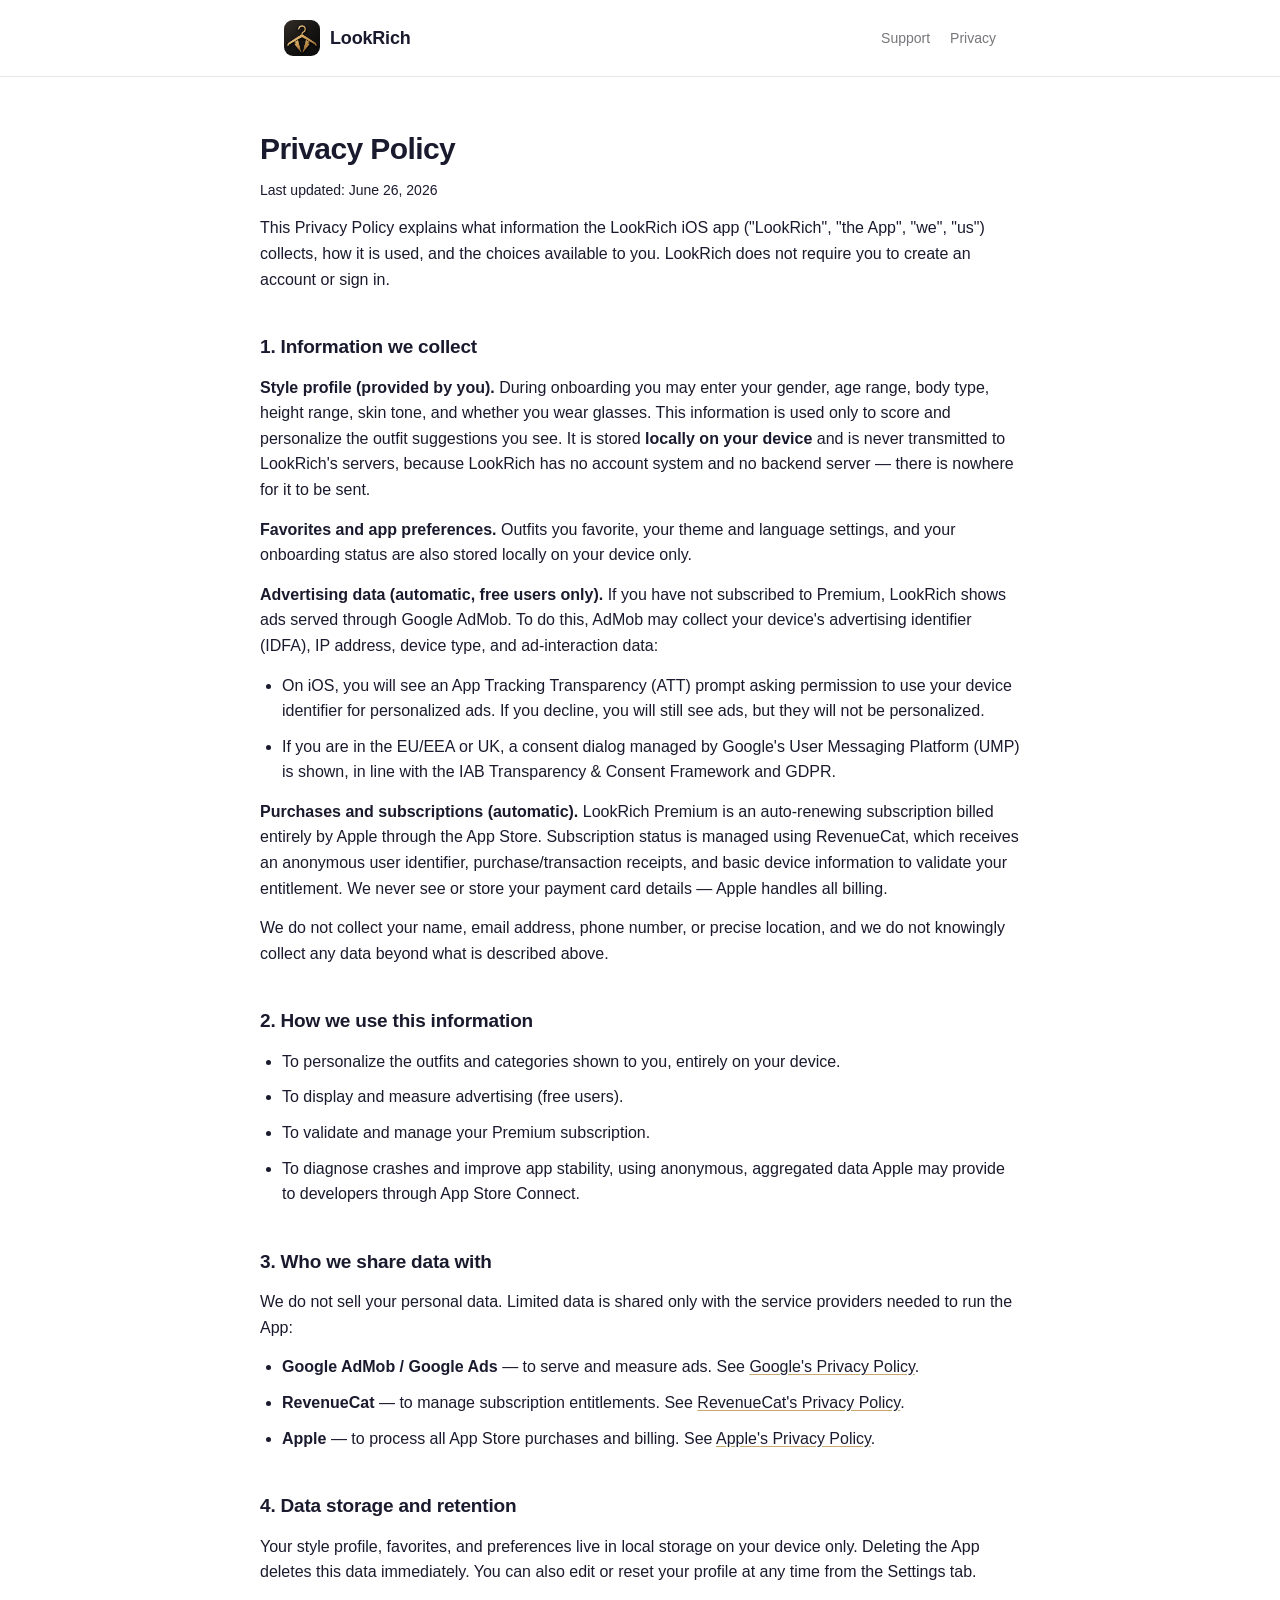
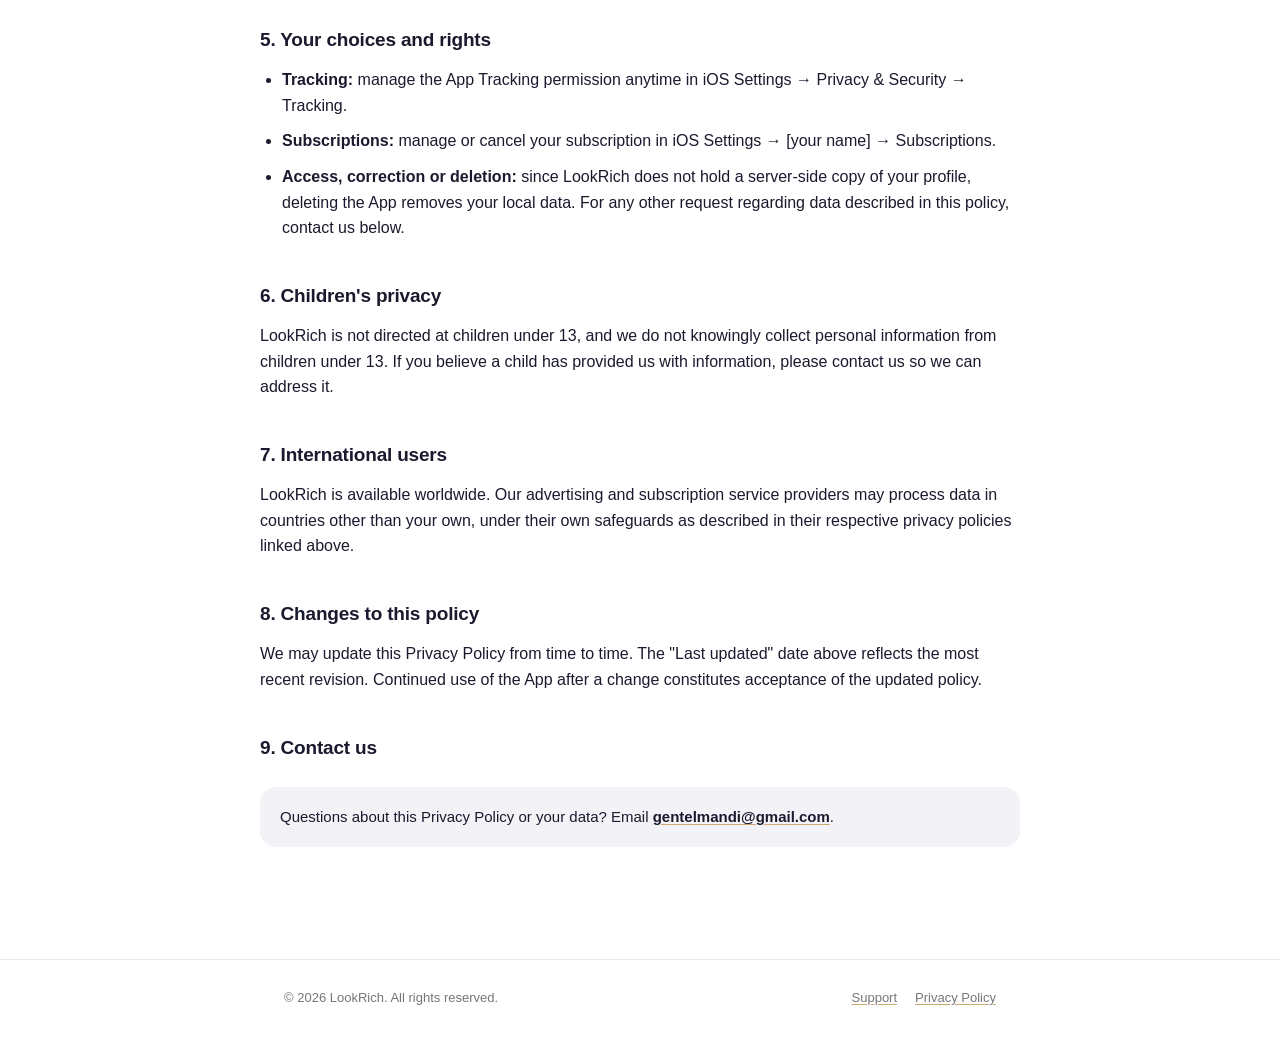
==== privacy.html @ 526f61cb "Add files via upload" ====
<!DOCTYPE html>
<html lang="en">
<head>
<meta charset="UTF-8">
<meta name="viewport" content="width=device-width, initial-scale=1.0">
<title>Privacy Policy — LookRich</title>
<meta name="description" content="LookRich Privacy Policy: what data the app collects, how it's used, and your choices.">
<link rel="icon" href="icon.png">
<link rel="stylesheet" href="styles.css">
</head>
<body>

<header class="site-header">
  <div class="wrap">
    <a href="index.html" class="brand">
      <img src="icon.png" alt="LookRich icon">
      LookRich
    </a>
    <nav>
      <a href="support.html">Support</a>
      <a href="privacy.html">Privacy</a>
    </nav>
  </div>
</header>

<main class="content wrap">
  <h1>Privacy Policy</h1>
  <p class="updated">Last updated: June 26, 2026</p>

  <p>This Privacy Policy explains what information the LookRich iOS app ("LookRich", "the App", "we", "us") collects, how it is used, and the choices available to you. LookRich does not require you to create an account or sign in.</p>

  <h2>1. Information we collect</h2>

  <p><strong>Style profile (provided by you).</strong> During onboarding you may enter your gender, age range, body type, height range, skin tone, and whether you wear glasses. This information is used only to score and personalize the outfit suggestions you see. It is stored <strong>locally on your device</strong> and is never transmitted to LookRich's servers, because LookRich has no account system and no backend server — there is nowhere for it to be sent.</p>

  <p><strong>Favorites and app preferences.</strong> Outfits you favorite, your theme and language settings, and your onboarding status are also stored locally on your device only.</p>

  <p><strong>Advertising data (automatic, free users only).</strong> If you have not subscribed to Premium, LookRich shows ads served through Google AdMob. To do this, AdMob may collect your device's advertising identifier (IDFA), IP address, device type, and ad-interaction data:</p>
  <ul>
    <li>On iOS, you will see an App Tracking Transparency (ATT) prompt asking permission to use your device identifier for personalized ads. If you decline, you will still see ads, but they will not be personalized.</li>
    <li>If you are in the EU/EEA or UK, a consent dialog managed by Google's User Messaging Platform (UMP) is shown, in line with the IAB Transparency & Consent Framework and GDPR.</li>
  </ul>

  <p><strong>Purchases and subscriptions (automatic).</strong> LookRich Premium is an auto-renewing subscription billed entirely by Apple through the App Store. Subscription status is managed using RevenueCat, which receives an anonymous user identifier, purchase/transaction receipts, and basic device information to validate your entitlement. We never see or store your payment card details — Apple handles all billing.</p>

  <p>We do not collect your name, email address, phone number, or precise location, and we do not knowingly collect any data beyond what is described above.</p>

  <h2>2. How we use this information</h2>
  <ul>
    <li>To personalize the outfits and categories shown to you, entirely on your device.</li>
    <li>To display and measure advertising (free users).</li>
    <li>To validate and manage your Premium subscription.</li>
    <li>To diagnose crashes and improve app stability, using anonymous, aggregated data Apple may provide to developers through App Store Connect.</li>
  </ul>

  <h2>3. Who we share data with</h2>
  <p>We do not sell your personal data. Limited data is shared only with the service providers needed to run the App:</p>
  <ul>
    <li><strong>Google AdMob / Google Ads</strong> — to serve and measure ads. See <a href="https://policies.google.com/privacy" target="_blank" rel="noopener">Google's Privacy Policy</a>.</li>
    <li><strong>RevenueCat</strong> — to manage subscription entitlements. See <a href="https://www.revenuecat.com/privacy" target="_blank" rel="noopener">RevenueCat's Privacy Policy</a>.</li>
    <li><strong>Apple</strong> — to process all App Store purchases and billing. See <a href="https://www.apple.com/legal/privacy/" target="_blank" rel="noopener">Apple's Privacy Policy</a>.</li>
  </ul>

  <h2>4. Data storage and retention</h2>
  <p>Your style profile, favorites, and preferences live in local storage on your device only. Deleting the App deletes this data immediately. You can also edit or reset your profile at any time from the Settings tab.</p>

  <h2>5. Your choices and rights</h2>
  <ul>
    <li><strong>Tracking:</strong> manage the App Tracking permission anytime in iOS Settings → Privacy &amp; Security → Tracking.</li>
    <li><strong>Subscriptions:</strong> manage or cancel your subscription in iOS Settings → [your name] → Subscriptions.</li>
    <li><strong>Access, correction or deletion:</strong> since LookRich does not hold a server-side copy of your profile, deleting the App removes your local data. For any other request regarding data described in this policy, contact us below.</li>
  </ul>

  <h2>6. Children's privacy</h2>
  <p>LookRich is not directed at children under 13, and we do not knowingly collect personal information from children under 13. If you believe a child has provided us with information, please contact us so we can address it.</p>

  <h2>7. International users</h2>
  <p>LookRich is available worldwide. Our advertising and subscription service providers may process data in countries other than your own, under their own safeguards as described in their respective privacy policies linked above.</p>

  <h2>8. Changes to this policy</h2>
  <p>We may update this Privacy Policy from time to time. The "Last updated" date above reflects the most recent revision. Continued use of the App after a change constitutes acceptance of the updated policy.</p>

  <h2>9. Contact us</h2>
  <div class="callout">
    Questions about this Privacy Policy or your data? Email <a href="mailto:gentelmandi@gmail.com">gentelmandi@gmail.com</a>.
  </div>
</main>

<footer class="site-footer">
  <div class="wrap">
    <span>© 2026 LookRich. All rights reserved.</span>
    <nav>
      <a href="support.html">Support</a>
      <a href="privacy.html">Privacy Policy</a>
    </nav>
  </div>
</footer>

</body>
</html>
---- styles.css ----
/* LookRich — shared site styles */

:root {
  --navy: #1A1A2E;
  --navy-soft: #2A2A45;
  --gold: #C9A96E;
  --gold-soft: #E4D5B8;
  --bg: #FFFFFF;
  --bg-secondary: #F2F2F7;
  --text: #1A1A2E;
  --text-secondary: #3C3C43B3;
  --separator: #3C3C431F;
  --radius-card: 16px;
  --radius-button: 14px;
  --radius-chip: 10px;
  --max-width: 760px;
}

* {
  box-sizing: border-box;
}

html {
  -webkit-text-size-adjust: 100%;
}

body {
  margin: 0;
  font-family: -apple-system, BlinkMacSystemFont, "Segoe UI", Roboto, Helvetica, Arial, sans-serif;
  color: var(--text);
  background: var(--bg);
  line-height: 1.6;
  font-size: 16px;
}

a {
  color: var(--navy);
  text-decoration: underline;
  text-decoration-color: var(--gold);
  text-underline-offset: 2px;
}

a:hover {
  color: var(--gold);
}

.wrap {
  max-width: var(--max-width);
  margin: 0 auto;
  padding: 0 24px;
}

/* Header */
.site-header {
  border-bottom: 1px solid var(--separator);
  padding: 20px 0;
}

.site-header .wrap {
  display: flex;
  align-items: center;
  gap: 12px;
}

.site-header img {
  width: 36px;
  height: 36px;
  border-radius: 9px;
  display: block;
}

.site-header .brand {
  font-weight: 700;
  font-size: 18px;
  letter-spacing: -0.01em;
  text-decoration: none;
  color: var(--text);
  display: flex;
  align-items: center;
  gap: 10px;
}

.site-header nav {
  margin-left: auto;
  display: flex;
  gap: 20px;
  font-size: 14px;
}

.site-header nav a {
  color: var(--text-secondary);
  text-decoration: none;
}

.site-header nav a:hover {
  color: var(--navy);
}

/* Footer */
.site-footer {
  border-top: 1px solid var(--separator);
  margin-top: 64px;
  padding: 28px 0 48px;
  color: var(--text-secondary);
  font-size: 13px;
}

.site-footer .wrap {
  display: flex;
  flex-wrap: wrap;
  gap: 16px;
  justify-content: space-between;
  align-items: center;
}

.site-footer nav {
  display: flex;
  gap: 18px;
}

.site-footer a {
  color: var(--text-secondary);
}

/* Generic content (privacy / support) */
main.content {
  padding: 48px 0 24px;
}

main.content h1 {
  font-size: 30px;
  letter-spacing: -0.02em;
  margin: 0 0 6px;
}

.updated {
  color: var(--text-secondary);
  font-size: 14px;
  margin: 0 0 40px;
}

main.content h2 {
  font-size: 19px;
  margin: 40px 0 12px;
  letter-spacing: -0.01em;
}

main.content p {
  margin: 0 0 14px;
  color: var(--text);
}

main.content ul {
  margin: 0 0 14px;
  padding-left: 22px;
}

main.content li {
  margin-bottom: 10px;
}

main.content strong {
  font-weight: 600;
}

.callout {
  background: var(--bg-secondary);
  border-radius: var(--radius-card);
  padding: 18px 20px;
  margin: 24px 0;
  font-size: 15px;
}

.callout a {
  font-weight: 600;
}

/* FAQ */
.faq-item {
  border-bottom: 1px solid var(--separator);
  padding: 20px 0;
}

.faq-item:first-of-type {
  border-top: 1px solid var(--separator);
}

.faq-item h3 {
  font-size: 16px;
  margin: 0 0 8px;
}

.faq-item p {
  margin: 0;
  color: var(--text-secondary);
}

/* Marketing / hero */
.hero {
  padding: 72px 0 56px;
  text-align: center;
}

.hero img.app-icon {
  width: 96px;
  height: 96px;
  border-radius: 22px;
  box-shadow: 0 12px 28px rgba(26, 26, 46, 0.18);
  margin-bottom: 24px;
}

.hero h1 {
  font-size: 38px;
  letter-spacing: -0.025em;
  margin: 0 0 14px;
}

.hero p.tagline {
  font-size: 18px;
  color: var(--text-secondary);
  max-width: 480px;
  margin: 0 auto 32px;
}

.badge-row {
  display: flex;
  justify-content: center;
  gap: 14px;
  flex-wrap: wrap;
}

.store-badge {
  display: inline-flex;
  align-items: center;
  gap: 10px;
  background: var(--navy);
  color: #fff;
  padding: 12px 22px;
  border-radius: var(--radius-button);
  text-decoration: none;
  font-size: 15px;
  font-weight: 600;
  opacity: 0.55;
  cursor: default;
}

.store-badge svg {
  width: 18px;
  height: 18px;
  flex-shrink: 0;
}

.section-title {
  text-align: center;
  font-size: 24px;
  letter-spacing: -0.02em;
  margin: 8px 0 36px;
}

.feature-grid {
  display: grid;
  grid-template-columns: repeat(2, 1fr);
  gap: 16px;
  margin-bottom: 64px;
}

@media (max-width: 560px) {
  .feature-grid {
    grid-template-columns: 1fr;
  }
  .hero h1 {
    font-size: 30px;
  }
}

.feature-card {
  background: var(--bg-secondary);
  border-radius: var(--radius-card);
  padding: 22px 20px;
}

.feature-card .chip {
  display: inline-flex;
  align-items: center;
  justify-content: center;
  width: 36px;
  height: 36px;
  border-radius: var(--radius-chip);
  background: var(--gold-soft);
  color: var(--navy);
  font-size: 17px;
  margin-bottom: 14px;
}

.feature-card h3 {
  font-size: 16px;
  margin: 0 0 6px;
}

.feature-card p {
  font-size: 14px;
  color: var(--text-secondary);
  margin: 0;
}

.cta-band {
  background: var(--navy);
  color: #fff;
  border-radius: 24px;
  padding: 40px 32px;
  text-align: center;
  margin-bottom: 56px;
}

.cta-band h2 {
  margin: 0 0 10px;
  font-size: 22px;
}

.cta-band p {
  color: #d8d6e6;
  margin: 0 0 24px;
  font-size: 15px;
}
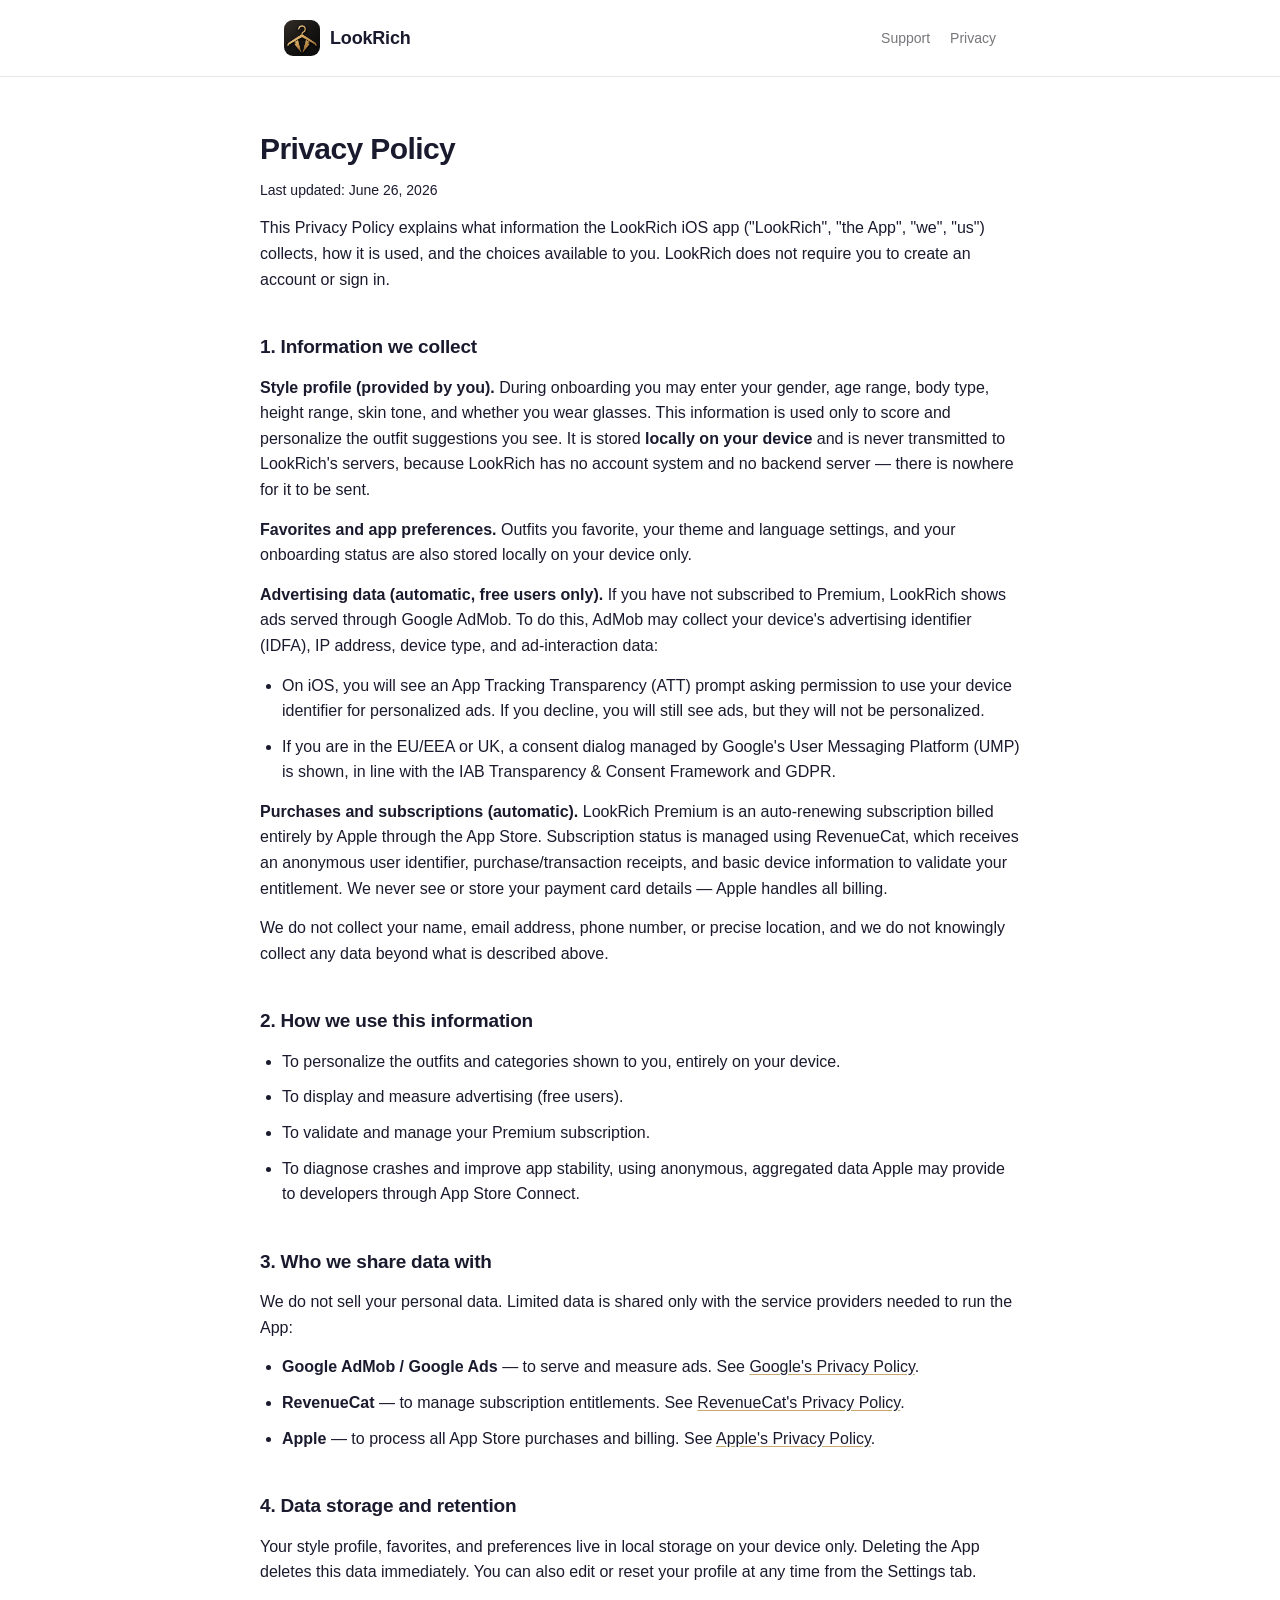
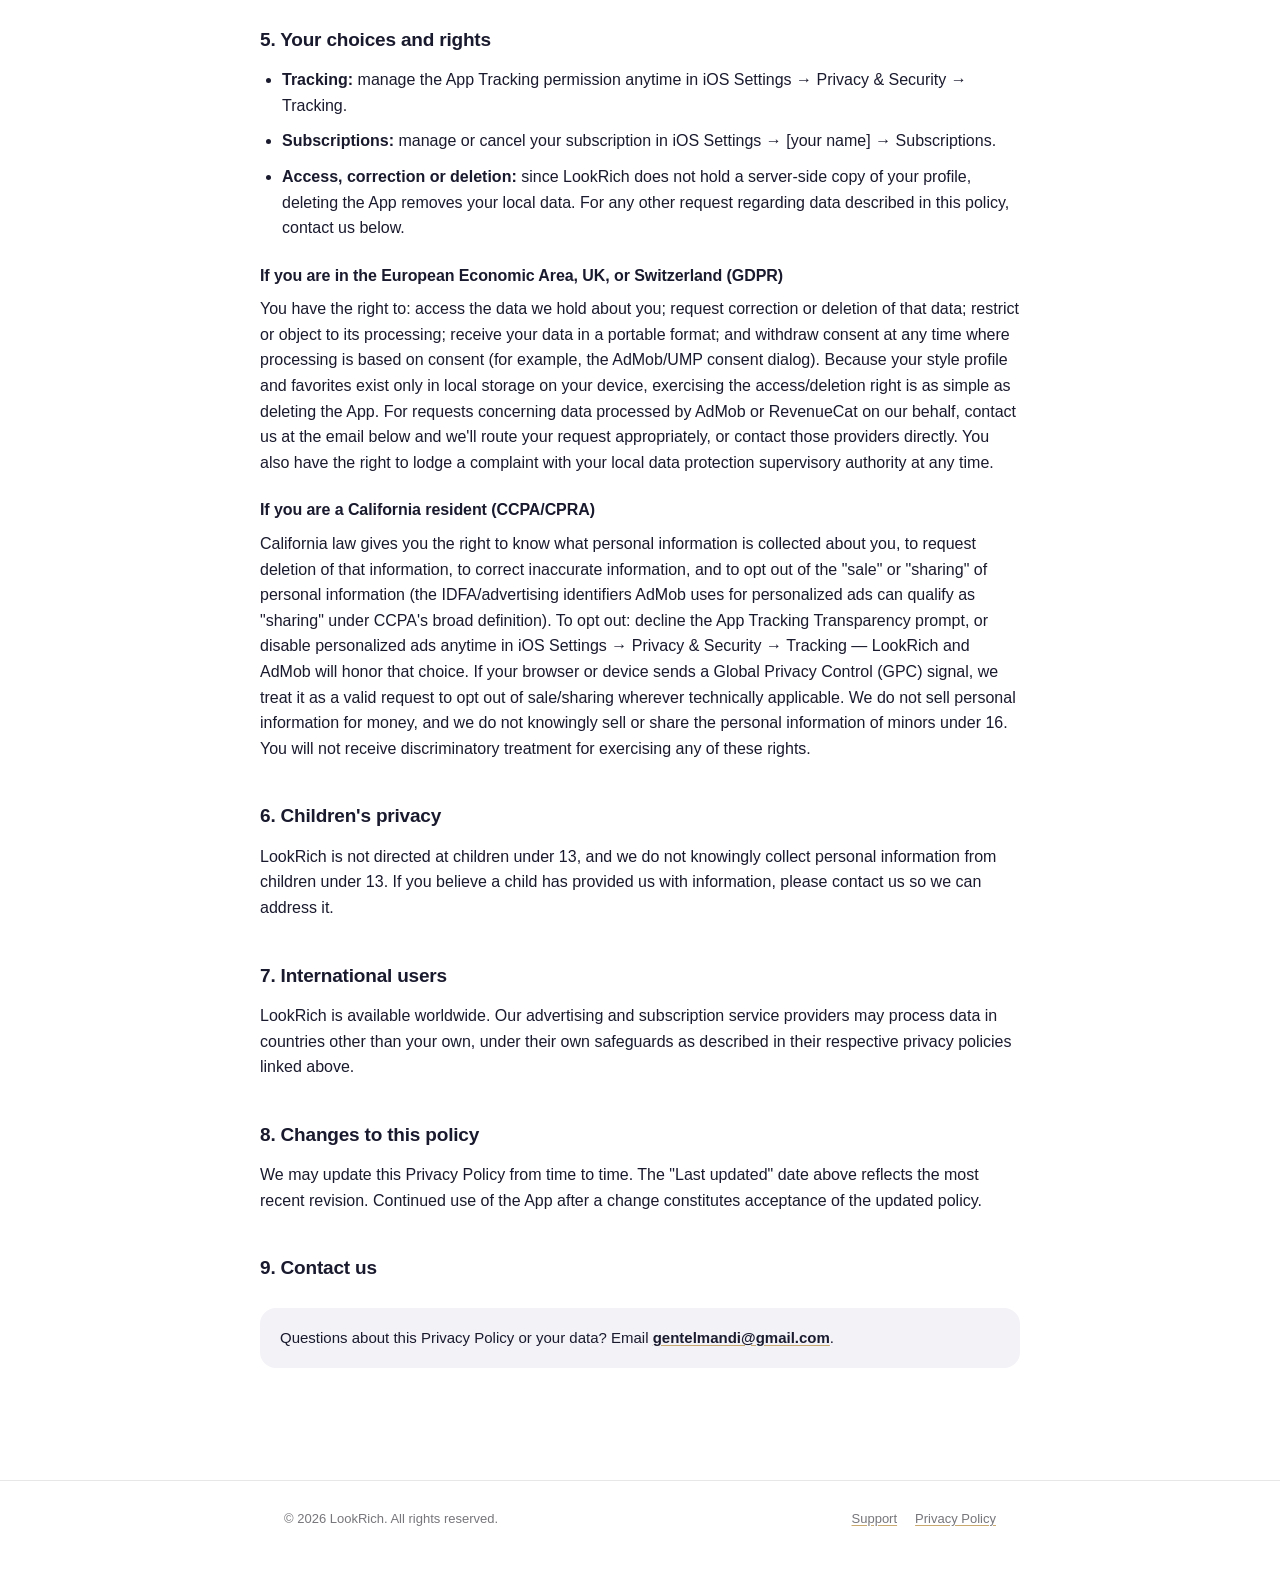
==== commit d20fa971: "Add files via upload" ====
--- a/privacy.html
+++ b/privacy.html
@@ -71,6 +71,12 @@
     <li><strong>Access, correction or deletion:</strong> since LookRich does not hold a server-side copy of your profile, deleting the App removes your local data. For any other request regarding data described in this policy, contact us below.</li>
   </ul>
 
+  <h3>If you are in the European Economic Area, UK, or Switzerland (GDPR)</h3>
+  <p>You have the right to: access the data we hold about you; request correction or deletion of that data; restrict or object to its processing; receive your data in a portable format; and withdraw consent at any time where processing is based on consent (for example, the AdMob/UMP consent dialog). Because your style profile and favorites exist only in local storage on your device, exercising the access/deletion right is as simple as deleting the App. For requests concerning data processed by AdMob or RevenueCat on our behalf, contact us at the email below and we'll route your request appropriately, or contact those providers directly. You also have the right to lodge a complaint with your local data protection supervisory authority at any time.</p>
+
+  <h3>If you are a California resident (CCPA/CPRA)</h3>
+  <p>California law gives you the right to know what personal information is collected about you, to request deletion of that information, to correct inaccurate information, and to opt out of the "sale" or "sharing" of personal information (the IDFA/advertising identifiers AdMob uses for personalized ads can qualify as "sharing" under CCPA's broad definition). To opt out: decline the App Tracking Transparency prompt, or disable personalized ads anytime in iOS Settings → Privacy &amp; Security → Tracking — LookRich and AdMob will honor that choice. If your browser or device sends a Global Privacy Control (GPC) signal, we treat it as a valid request to opt out of sale/sharing wherever technically applicable. We do not sell personal information for money, and we do not knowingly sell or share the personal information of minors under 16. You will not receive discriminatory treatment for exercising any of these rights.</p>
+
   <h2>6. Children's privacy</h2>
   <p>LookRich is not directed at children under 13, and we do not knowingly collect personal information from children under 13. If you believe a child has provided us with information, please contact us so we can address it.</p>
 
--- a/styles.css
+++ b/styles.css
@@ -145,6 +145,12 @@
   letter-spacing: -0.01em;
 }
 
+main.content h3 {
+  font-size: 16px;
+  margin: 22px 0 8px;
+  letter-spacing: -0.005em;
+}
+
 main.content p {
   margin: 0 0 14px;
   color: var(--text);
